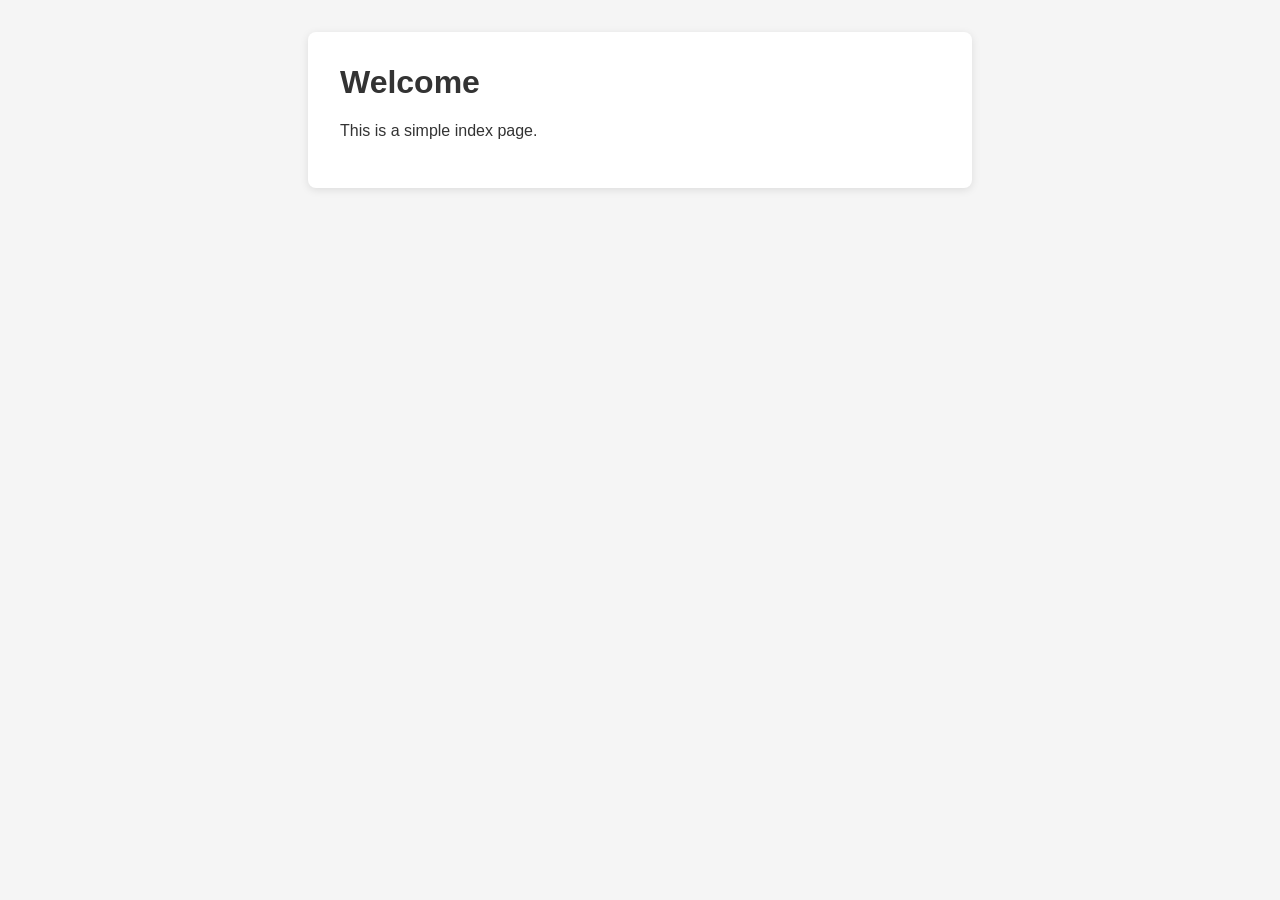
==== index.html @ 2c57b2c3 "teste" ====
<!DOCTYPE html>
<html lang="en">
<head>
  <meta charset="UTF-8" />
  <meta name="viewport" content="width=device-width, initial-scale=1.0" />
  <title>Welcome</title>
  <style>
    body {
      font-family: Arial, sans-serif;
      margin: 0;
      padding: 2rem;
      background: #f5f5f5;
      color: #333;
    }
    main {
      max-width: 600px;
      margin: 0 auto;
      background: white;
      padding: 2rem;
      border-radius: 8px;
      box-shadow: 0 2px 8px rgba(0,0,0,0.1);
    }
    h1 { margin-top: 0; }
  </style>
</head>
<body>
  <main>
    <h1>Welcome</h1>
    <p>This is a simple index page.</p>
  </main>
</body>
</html>
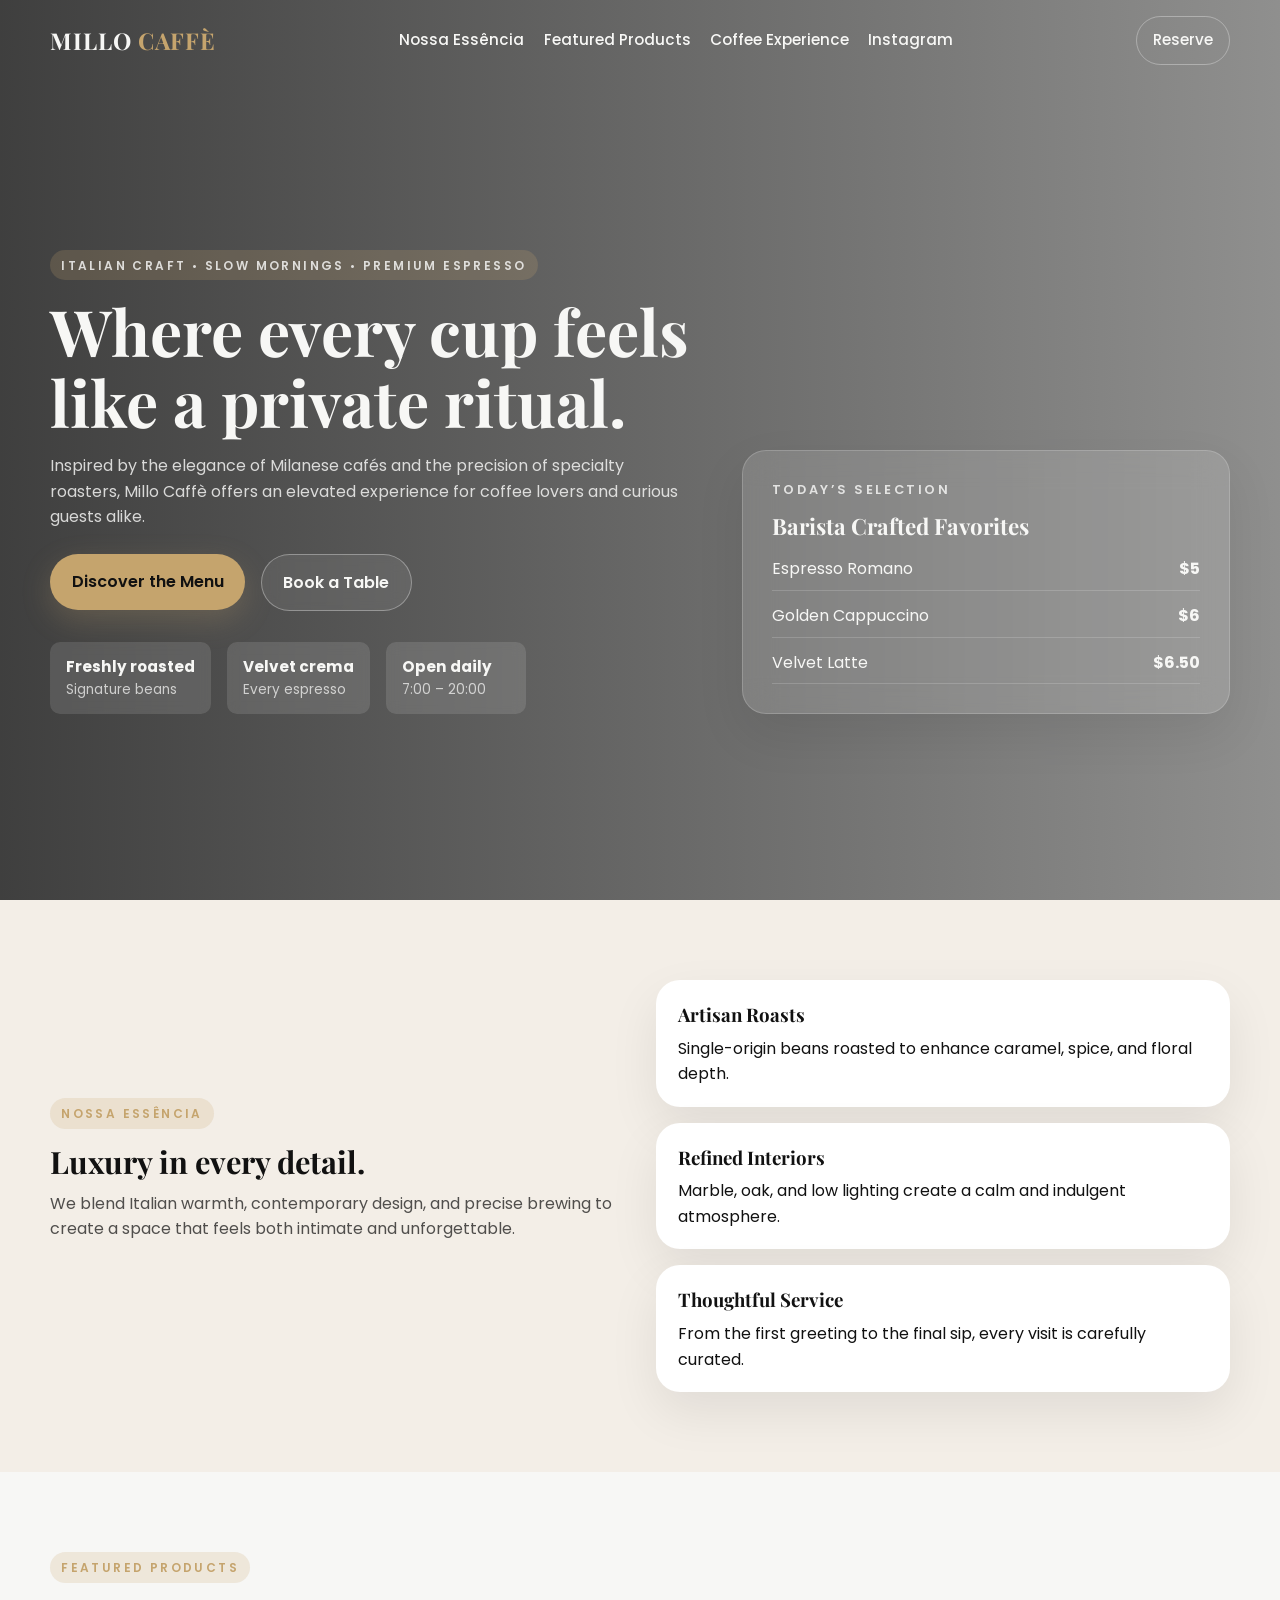
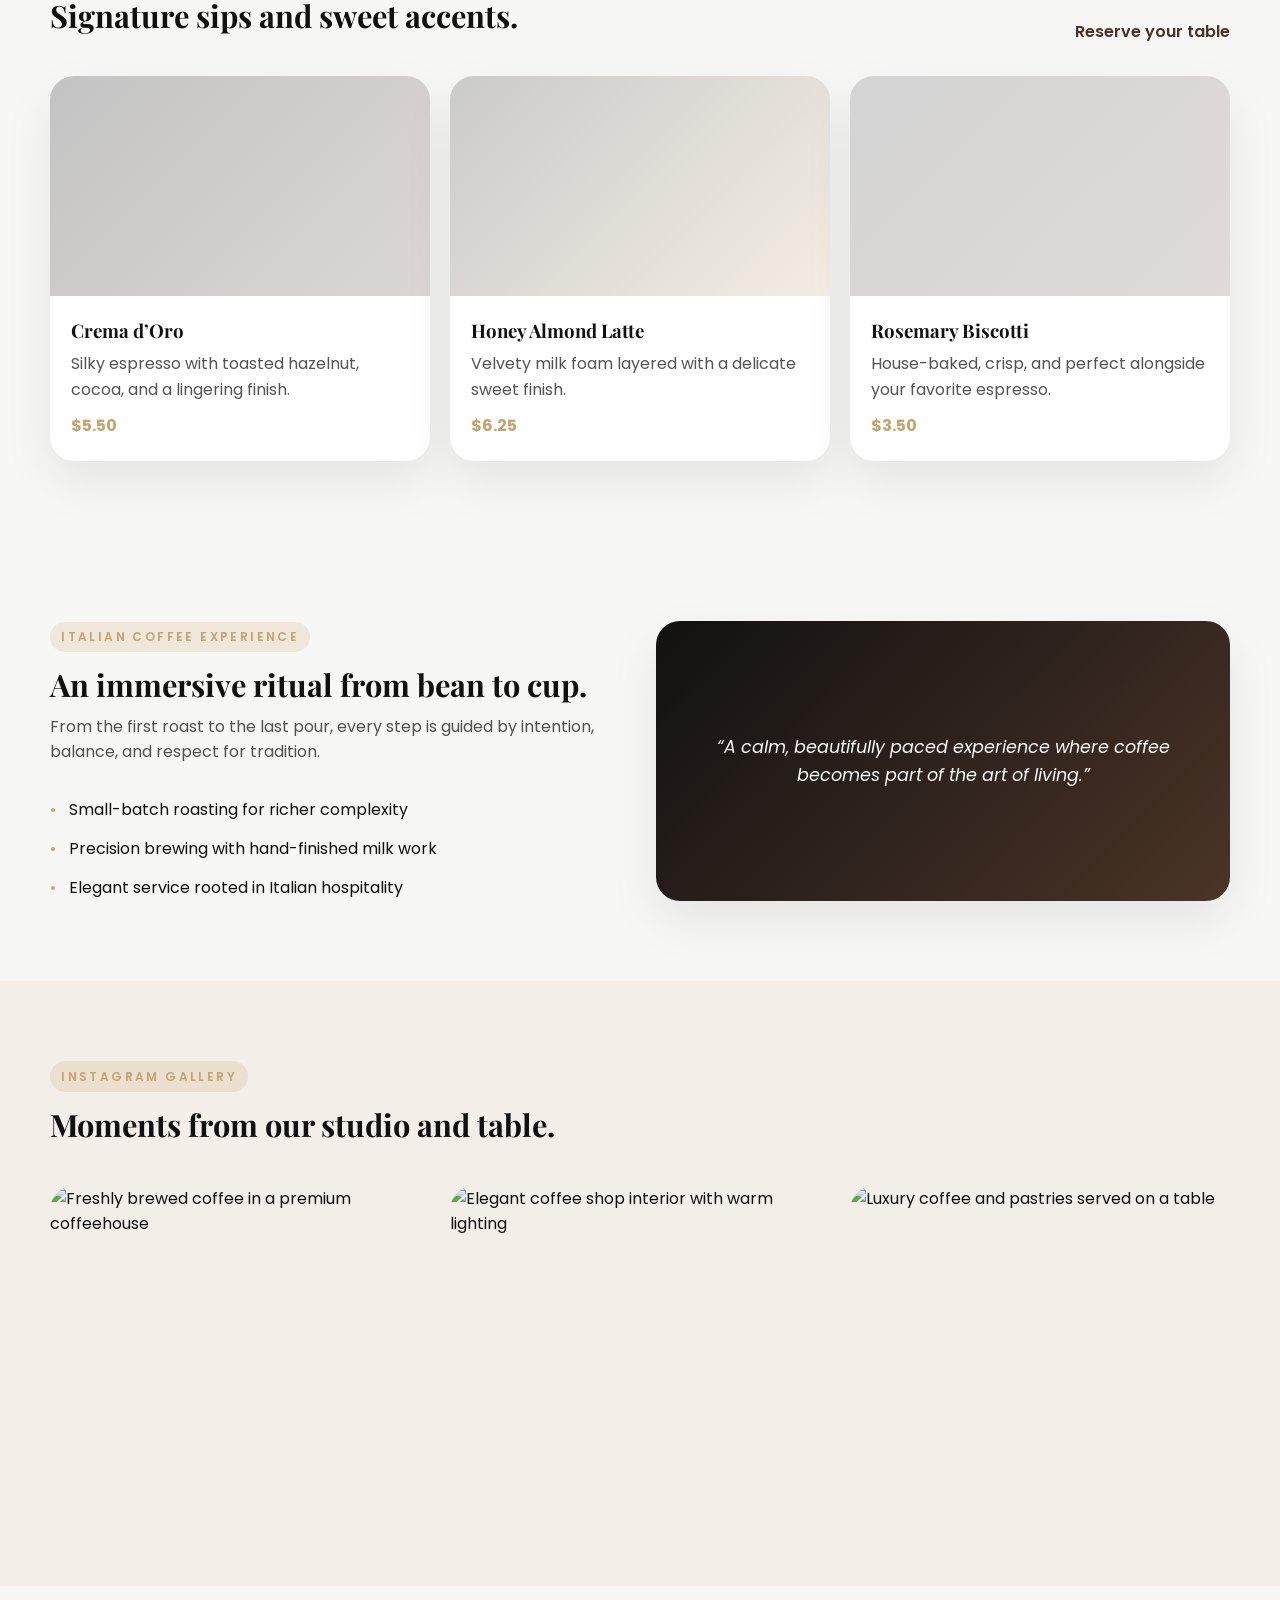
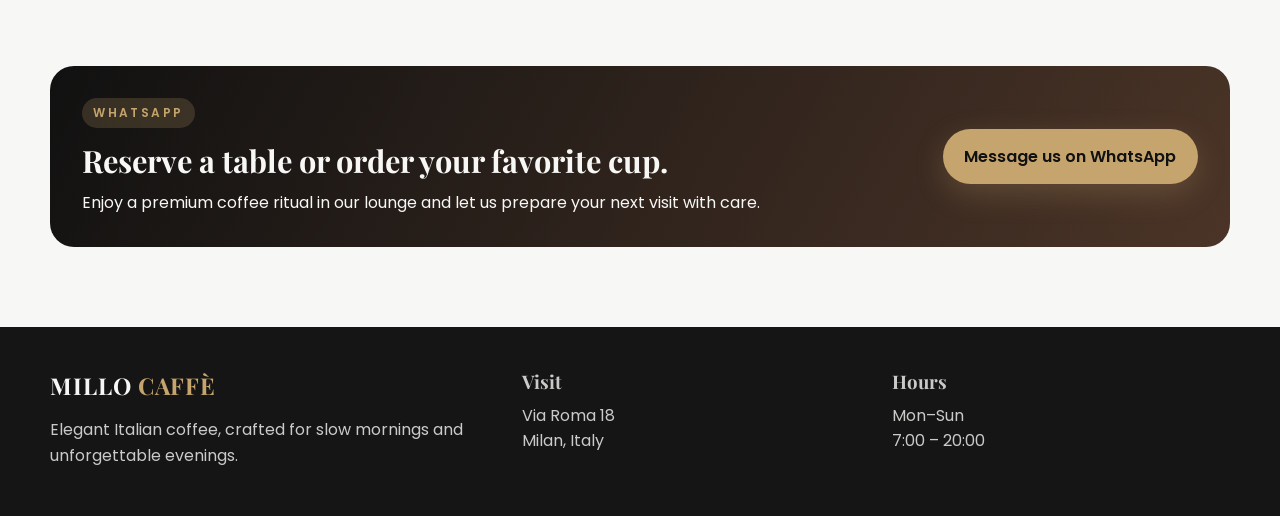
==== commit c4e524f9: "parte 1" ====
--- a/index.html
+++ b/index.html
@@ -1,32 +1,205 @@
 <!DOCTYPE html>
 <html lang="en">
-<head>
-  <meta charset="UTF-8" />
-  <meta name="viewport" content="width=device-width, initial-scale=1.0" />
-  <title>Welcome</title>
-  <style>
-    body {
-      font-family: Arial, sans-serif;
-      margin: 0;
-      padding: 2rem;
-      background: #f5f5f5;
-      color: #333;
-    }
-    main {
-      max-width: 600px;
-      margin: 0 auto;
-      background: white;
-      padding: 2rem;
-      border-radius: 8px;
-      box-shadow: 0 2px 8px rgba(0,0,0,0.1);
-    }
-    h1 { margin-top: 0; }
-  </style>
-</head>
-<body>
-  <main>
-    <h1>Welcome</h1>
-    <p>This is a simple index page.</p>
-  </main>
-</body>
+  <head>
+    <meta charset="UTF-8" />
+    <meta name="viewport" content="width=device-width, initial-scale=1.0" />
+    <meta name="description" content="Millo Caffè offers a luxury Italian coffee experience inspired by the finest cafés in Milan and beyond." />
+    <title>Millo Caffè | Luxury Coffee House</title>
+    <link rel="preconnect" href="https://fonts.googleapis.com" />
+    <link rel="preconnect" href="https://fonts.gstatic.com" crossorigin />
+    <link href="https://fonts.googleapis.com/css2?family=Playfair+Display:wght@500;600;700&family=Poppins:wght@300;400;500;600&display=swap" rel="stylesheet" />
+    <link rel="stylesheet" href="assets/css/variables.css" />
+    <link rel="stylesheet" href="assets/css/style.css" />
+    <link rel="stylesheet" href="assets/css/responsive.css" />
+  </head>
+  <body>
+    <header class="site-header">
+      <div class="container nav-shell">
+        <a href="#home" class="brand" aria-label="Millo Caffè home">Millo <span>Caffè</span></a>
+        <button class="menu-toggle" aria-label="Toggle navigation" aria-expanded="false">☰</button>
+        <nav class="site-nav" aria-label="Primary navigation">
+          <a href="#essencia">Nossa Essência</a>
+          <a href="#products">Featured Products</a>
+          <a href="#experience">Coffee Experience</a>
+          <a href="#gallery">Instagram</a>
+        </nav>
+        <a class="nav-cta" href="https://wa.me/5511999999999?text=Hello%20Millo%20Caff%C3%A8%2C%20I%20would%20love%20to%20reserve%20a%20table." target="_blank" rel="noopener">Reserve</a>
+      </div>
+    </header>
+
+    <main id="home">
+      <section class="hero">
+        <div class="container hero__content">
+          <div class="hero__copy">
+            <p class="eyebrow">Italian craft • Slow mornings • Premium espresso</p>
+            <h1>Where every cup feels like a private ritual.</h1>
+            <p>Inspired by the elegance of Milanese cafés and the precision of specialty roasters, Millo Caffè offers an elevated experience for coffee lovers and curious guests alike.</p>
+            <div class="hero__actions">
+              <a class="btn btn--primary" href="#products">Discover the Menu</a>
+              <a class="btn btn--secondary" href="#contact">Book a Table</a>
+            </div>
+            <div class="hero__highlights">
+              <div>
+                <strong>Freshly roasted</strong>
+                <span>Signature beans</span>
+              </div>
+              <div>
+                <strong>Velvet crema</strong>
+                <span>Every espresso</span>
+              </div>
+              <div>
+                <strong>Open daily</strong>
+                <span>7:00 – 20:00</span>
+              </div>
+            </div>
+          </div>
+
+          <aside class="hero__card" aria-label="Featured beverages">
+            <p class="hero__card-label">Today’s Selection</p>
+            <h2>Barista Crafted Favorites</h2>
+            <ul>
+              <li><span>Espresso Romano</span><strong>$5</strong></li>
+              <li><span>Golden Cappuccino</span><strong>$6</strong></li>
+              <li><span>Velvet Latte</span><strong>$6.50</strong></li>
+            </ul>
+          </aside>
+        </div>
+      </section>
+
+      <section class="section section--light" id="essencia">
+        <div class="container essence-grid">
+          <div>
+            <p class="section-label">Nossa Essência</p>
+            <h2 class="section-title">Luxury in every detail.</h2>
+            <p class="section-intro">We blend Italian warmth, contemporary design, and precise brewing to create a space that feels both intimate and unforgettable.</p>
+          </div>
+          <div class="essence-points">
+            <article>
+              <h3>Artisan Roasts</h3>
+              <p>Single-origin beans roasted to enhance caramel, spice, and floral depth.</p>
+            </article>
+            <article>
+              <h3>Refined Interiors</h3>
+              <p>Marble, oak, and low lighting create a calm and indulgent atmosphere.</p>
+            </article>
+            <article>
+              <h3>Thoughtful Service</h3>
+              <p>From the first greeting to the final sip, every visit is carefully curated.</p>
+            </article>
+          </div>
+        </div>
+      </section>
+
+      <section class="section" id="products">
+        <div class="container">
+          <div class="section-heading">
+            <div>
+              <p class="section-label">Featured Products</p>
+              <h2 class="section-title">Signature sips and sweet accents.</h2>
+            </div>
+            <a class="text-link" href="#contact">Reserve your table</a>
+          </div>
+
+          <div class="product-grid">
+            <article class="card product-card">
+              <div class="card__image card__image--espresso"></div>
+              <div class="card__body">
+                <h3>Crema d’Oro</h3>
+                <p>Silky espresso with toasted hazelnut, cocoa, and a lingering finish.</p>
+                <span>$5.50</span>
+              </div>
+            </article>
+            <article class="card product-card">
+              <div class="card__image card__image--latte"></div>
+              <div class="card__body">
+                <h3>Honey Almond Latte</h3>
+                <p>Velvety milk foam layered with a delicate sweet finish.</p>
+                <span>$6.25</span>
+              </div>
+            </article>
+            <article class="card product-card">
+              <div class="card__image card__image--pastry"></div>
+              <div class="card__body">
+                <h3>Rosemary Biscotti</h3>
+                <p>House-baked, crisp, and perfect alongside your favorite espresso.</p>
+                <span>$3.50</span>
+              </div>
+            </article>
+          </div>
+        </div>
+      </section>
+
+      <section class="section experience-section" id="experience">
+        <div class="container experience-grid">
+          <div class="experience-copy">
+            <p class="section-label">Italian Coffee Experience</p>
+            <h2 class="section-title">An immersive ritual from bean to cup.</h2>
+            <p class="section-intro">From the first roast to the last pour, every step is guided by intention, balance, and respect for tradition.</p>
+            <ul class="experience-list">
+              <li>Small-batch roasting for richer complexity</li>
+              <li>Precision brewing with hand-finished milk work</li>
+              <li>Elegant service rooted in Italian hospitality</li>
+            </ul>
+          </div>
+          <div class="experience-panel">
+            <p>“A calm, beautifully paced experience where coffee becomes part of the art of living.”</p>
+          </div>
+        </div>
+      </section>
+
+      <section class="section section--light" id="gallery">
+        <div class="container">
+          <div class="section-heading">
+            <div>
+              <p class="section-label">Instagram Gallery</p>
+              <h2 class="section-title">Moments from our studio and table.</h2>
+            </div>
+          </div>
+          <div class="gallery-grid">
+            <a class="gallery-card" href="#contact" aria-label="Visit Millo Caffè">
+              <img src="https://images.unsplash.com/photo-1495474472287-4d71bcdd2085?auto=format&fit=crop&w=900&q=80" alt="Freshly brewed coffee in a premium coffeehouse" />
+            </a>
+            <a class="gallery-card" href="#contact" aria-label="Visit Millo Caffè">
+              <img src="https://images.unsplash.com/photo-1517705008128-361805f42e86?auto=format&fit=crop&w=900&q=80" alt="Elegant coffee shop interior with warm lighting" />
+            </a>
+            <a class="gallery-card" href="#contact" aria-label="Visit Millo Caffè">
+              <img src="https://images.unsplash.com/photo-1509042239860-f550ce710b93?auto=format&fit=crop&w=900&q=80" alt="Luxury coffee and pastries served on a table" />
+            </a>
+          </div>
+        </div>
+      </section>
+
+      <section class="section cta-whatsapp" id="contact">
+        <div class="container">
+          <div class="cta-card">
+            <div>
+              <p class="section-label">WhatsApp</p>
+              <h2 class="section-title">Reserve a table or order your favorite cup.</h2>
+              <p>Enjoy a premium coffee ritual in our lounge and let us prepare your next visit with care.</p>
+            </div>
+            <a class="btn btn--primary" href="https://wa.me/5511999999999?text=Hello%20Millo%20Caff%C3%A8%2C%20I%20would%20love%20to%20reserve%20a%20table." target="_blank" rel="noopener">Message us on WhatsApp</a>
+          </div>
+        </div>
+      </section>
+    </main>
+
+    <footer class="site-footer">
+      <div class="container footer-grid">
+        <div>
+          <a href="#home" class="brand" aria-label="Millo Caffè home">Millo <span>Caffè</span></a>
+          <p>Elegant Italian coffee, crafted for slow mornings and unforgettable evenings.</p>
+        </div>
+        <div>
+          <h3>Visit</h3>
+          <p>Via Roma 18<br />Milan, Italy</p>
+        </div>
+        <div>
+          <h3>Hours</h3>
+          <p>Mon–Sun<br />7:00 – 20:00</p>
+        </div>
+      </div>
+    </footer>
+
+    <script src="assets/js/app.js"></script>
+  </body>
 </html>
--- a/assets/css/variables.css
+++ b/assets/css/variables.css
@@ -0,0 +1,15 @@
+:root {
+  --color-ink: #111111;
+  --color-cream: #F7F7F5;
+  --color-gold: #C5A46D;
+  --color-espresso: #4B3427;
+  --color-surface: #ffffff;
+  --font-heading: 'Playfair Display', serif;
+  --font-body: 'Poppins', sans-serif;
+  --radius-lg: 24px;
+  --radius-md: 16px;
+  --radius-sm: 10px;
+  --shadow-soft: 0 20px 50px rgba(17, 17, 17, 0.08);
+  --container: 1180px;
+  --transition: 220ms ease;
+}
--- a/assets/css/style.css
+++ b/assets/css/style.css
@@ -0,0 +1,454 @@
+* {
+  box-sizing: border-box;
+  margin: 0;
+  padding: 0;
+}
+
+html {
+  scroll-behavior: smooth;
+}
+
+body {
+  font-family: var(--font-body);
+  color: var(--color-ink);
+  background: var(--color-cream);
+  line-height: 1.6;
+}
+
+a {
+  color: inherit;
+  text-decoration: none;
+}
+
+img {
+  display: block;
+  max-width: 100%;
+}
+
+.container {
+  width: min(100% - 2rem, var(--container));
+  margin: 0 auto;
+}
+
+.site-header {
+  position: fixed;
+  inset: 0 0 auto 0;
+  z-index: 1000;
+  padding: 1rem 0;
+  transition: background var(--transition), box-shadow var(--transition), padding var(--transition);
+}
+
+.site-header.scrolled {
+  background: rgba(247, 247, 245, 0.94);
+  box-shadow: 0 10px 30px rgba(17, 17, 17, 0.08);
+  padding: 0.75rem 0;
+}
+
+.nav-shell {
+  display: flex;
+  align-items: center;
+  justify-content: space-between;
+  gap: 1rem;
+}
+
+.brand {
+  font-family: var(--font-heading);
+  font-size: 1.45rem;
+  font-weight: 700;
+  letter-spacing: 0.04em;
+  text-transform: uppercase;
+  color: var(--color-cream);
+}
+
+.site-header.scrolled .brand {
+  color: var(--color-ink);
+}
+
+.brand span {
+  color: var(--color-gold);
+}
+
+.site-nav {
+  display: flex;
+  align-items: center;
+  gap: 1.2rem;
+}
+
+.site-nav a,
+.nav-cta {
+  font-size: 0.95rem;
+  font-weight: 500;
+  color: var(--color-cream);
+  transition: color var(--transition), transform var(--transition);
+}
+
+.site-header.scrolled .site-nav a,
+.site-header.scrolled .nav-cta {
+  color: var(--color-ink);
+}
+
+.site-nav a:hover,
+.site-nav a:focus-visible,
+.nav-cta:hover,
+.nav-cta:focus-visible {
+  color: var(--color-gold);
+  transform: translateY(-1px);
+}
+
+.nav-cta {
+  padding: 0.7rem 1rem;
+  border: 1px solid rgba(247, 247, 245, 0.35);
+  border-radius: 999px;
+}
+
+.site-header.scrolled .nav-cta {
+  border-color: rgba(17, 17, 17, 0.16);
+}
+
+.menu-toggle {
+  display: none;
+  border: 0;
+  background: transparent;
+  color: var(--color-cream);
+  font-size: 1.25rem;
+  cursor: pointer;
+}
+
+.site-header.scrolled .menu-toggle {
+  color: var(--color-ink);
+}
+
+.hero {
+  position: relative;
+  min-height: 100vh;
+  display: flex;
+  align-items: center;
+  padding: 8rem 0 4rem;
+  background: linear-gradient(90deg, rgba(17, 17, 17, 0.8), rgba(17, 17, 17, 0.45)), url('https://images.unsplash.com/photo-1495474472287-4d71bcdd2085?auto=format&fit=crop&w=1800&q=80') center/cover no-repeat;
+  color: var(--color-cream);
+}
+
+.hero__content {
+  display: grid;
+  grid-template-columns: 1.15fr 0.85fr;
+  gap: 2rem;
+  align-items: end;
+}
+
+.eyebrow,
+.section-label {
+  display: inline-block;
+  margin-bottom: 1rem;
+  padding: 0.35rem 0.7rem;
+  border-radius: 999px;
+  background: rgba(197, 164, 109, 0.2);
+  color: var(--color-gold);
+  font-size: 0.75rem;
+  font-weight: 600;
+  letter-spacing: 0.2em;
+  text-transform: uppercase;
+}
+
+.hero h1,
+.section-title {
+  font-family: var(--font-heading);
+  line-height: 1.1;
+}
+
+.hero h1 {
+  font-size: clamp(2.4rem, 5vw, 4.2rem);
+  margin-bottom: 1rem;
+  max-width: 700px;
+}
+
+.hero p {
+  color: rgba(247, 247, 245, 0.83);
+  max-width: 640px;
+}
+
+.hero__actions {
+  display: flex;
+  flex-wrap: wrap;
+  gap: 1rem;
+  margin-top: 1.5rem;
+}
+
+.btn {
+  display: inline-flex;
+  align-items: center;
+  justify-content: center;
+  padding: 0.9rem 1.35rem;
+  border-radius: 999px;
+  font-weight: 600;
+  transition: transform var(--transition), background var(--transition), color var(--transition), box-shadow var(--transition);
+}
+
+.btn:hover,
+.btn:focus-visible {
+  transform: translateY(-2px);
+}
+
+.btn--primary {
+  background: var(--color-gold);
+  color: var(--color-ink);
+  box-shadow: 0 10px 30px rgba(197, 164, 109, 0.24);
+}
+
+.btn--secondary {
+  border: 1px solid rgba(247, 247, 245, 0.35);
+  color: var(--color-cream);
+  background: rgba(255, 255, 255, 0.08);
+  backdrop-filter: blur(8px);
+}
+
+.hero__highlights {
+  display: flex;
+  flex-wrap: wrap;
+  gap: 1rem;
+  margin-top: 2rem;
+}
+
+.hero__highlights div {
+  min-width: 140px;
+  padding: 0.8rem 1rem;
+  border-radius: var(--radius-sm);
+  background: rgba(255, 255, 255, 0.12);
+  backdrop-filter: blur(6px);
+}
+
+.hero__highlights strong,
+.hero__highlights span {
+  display: block;
+}
+
+.hero__highlights strong {
+  font-size: 0.95rem;
+}
+
+.hero__highlights span {
+  font-size: 0.85rem;
+  color: rgba(247, 247, 245, 0.74);
+}
+
+.hero__card {
+  padding: 1.8rem;
+  border-radius: var(--radius-lg);
+  background: rgba(255, 255, 255, 0.13);
+  backdrop-filter: blur(16px);
+  box-shadow: var(--shadow-soft);
+  border: 1px solid rgba(255, 255, 255, 0.18);
+}
+
+.hero__card-label {
+  font-size: 0.8rem;
+  font-weight: 600;
+  letter-spacing: 0.2em;
+  text-transform: uppercase;
+  color: var(--color-gold);
+}
+
+.hero__card h2 {
+  font-family: var(--font-heading);
+  margin: 0.5rem 0 0.75rem;
+  font-size: 1.4rem;
+}
+
+.hero__card ul {
+  list-style: none;
+  display: grid;
+  gap: 0.75rem;
+}
+
+.hero__card li {
+  display: flex;
+  justify-content: space-between;
+  padding-bottom: 0.5rem;
+  border-bottom: 1px solid rgba(255, 255, 255, 0.16);
+}
+
+.section {
+  padding: 5rem 0;
+}
+
+.section--light {
+  background: #f3eee7;
+}
+
+.section-title {
+  font-size: clamp(1.8rem, 2.4vw, 2.5rem);
+  margin-bottom: 0.75rem;
+}
+
+.section-intro {
+  max-width: 720px;
+  color: rgba(17, 17, 17, 0.72);
+  margin-bottom: 2rem;
+}
+
+.essence-grid,
+.experience-grid {
+  display: grid;
+  grid-template-columns: repeat(2, minmax(0, 1fr));
+  gap: 2rem;
+  align-items: center;
+}
+
+.essence-points {
+  display: grid;
+  gap: 1rem;
+}
+
+.essence-points article,
+.experience-panel,
+.card {
+  background: var(--color-surface);
+  border-radius: var(--radius-lg);
+  box-shadow: var(--shadow-soft);
+}
+
+.essence-points article {
+  padding: 1.25rem 1.4rem;
+}
+
+.essence-points h3,
+.card h3,
+.site-footer h3 {
+  font-family: var(--font-heading);
+  margin-bottom: 0.35rem;
+}
+
+.section-heading {
+  display: flex;
+  justify-content: space-between;
+  align-items: end;
+  gap: 1rem;
+  margin-bottom: 2rem;
+}
+
+.text-link {
+  color: var(--color-espresso);
+  font-weight: 600;
+}
+
+.product-grid,
+.gallery-grid {
+  display: grid;
+  grid-template-columns: repeat(3, minmax(0, 1fr));
+  gap: 1.25rem;
+}
+
+.card {
+  overflow: hidden;
+  transition: transform var(--transition), box-shadow var(--transition);
+}
+
+.card:hover,
+.gallery-card:hover {
+  transform: translateY(-6px);
+  box-shadow: 0 22px 48px rgba(17, 17, 17, 0.12);
+}
+
+.card__image {
+  min-height: 220px;
+  background-size: cover;
+  background-position: center;
+}
+
+.card__image--espresso {
+  background-image: linear-gradient(135deg, rgba(17, 17, 17, 0.25), rgba(75, 52, 39, 0.2)), url('https://images.unsplash.com/photo-1511920170033-f8396924c348?auto=format&fit=crop&w=900&q=80');
+}
+
+.card__image--latte {
+  background-image: linear-gradient(135deg, rgba(17, 17, 17, 0.22), rgba(197, 164, 109, 0.2)), url('https://images.unsplash.com/photo-1499638673689-79a0b5115d87?auto=format&fit=crop&w=900&q=80');
+}
+
+.card__image--pastry {
+  background-image: linear-gradient(135deg, rgba(17, 17, 17, 0.18), rgba(75, 52, 39, 0.18)), url('https://images.unsplash.com/photo-1509440159596-0249088772ff?auto=format&fit=crop&w=900&q=80');
+}
+
+.card__body {
+  padding: 1.2rem 1.3rem 1.4rem;
+}
+
+.card__body p {
+  margin-bottom: 0.7rem;
+  color: rgba(17, 17, 17, 0.72);
+}
+
+.card__body span {
+  font-weight: 700;
+  color: var(--color-gold);
+}
+
+.experience-panel {
+  padding: 2rem;
+  background: linear-gradient(135deg, var(--color-ink), var(--color-espresso));
+  color: var(--color-cream);
+  min-height: 280px;
+  display: flex;
+  align-items: center;
+  justify-content: center;
+  text-align: center;
+  font-size: 1.1rem;
+  font-style: italic;
+}
+
+.experience-list {
+  list-style: none;
+  display: grid;
+  gap: 0.85rem;
+}
+
+.experience-list li {
+  padding-left: 1.2rem;
+  position: relative;
+}
+
+.experience-list li::before {
+  content: '•';
+  position: absolute;
+  left: 0;
+  color: var(--color-gold);
+}
+
+.gallery-card {
+  display: block;
+  border-radius: var(--radius-lg);
+  overflow: hidden;
+  transition: transform var(--transition), box-shadow var(--transition);
+}
+
+.gallery-card img {
+  height: 320px;
+  width: 100%;
+  object-fit: cover;
+}
+
+.cta-card {
+  display: flex;
+  align-items: center;
+  justify-content: space-between;
+  gap: 1.5rem;
+  padding: 2rem;
+  border-radius: var(--radius-lg);
+  background: linear-gradient(120deg, var(--color-ink), var(--color-espresso));
+  color: var(--color-cream);
+}
+
+.site-footer {
+  padding: 2.5rem 0 3rem;
+  background: #151515;
+  color: rgba(247, 247, 245, 0.8);
+}
+
+.footer-grid {
+  display: grid;
+  grid-template-columns: 1.3fr 1fr 1fr;
+  gap: 2rem;
+}
+
+.site-footer .brand {
+  color: var(--color-cream);
+  display: inline-block;
+  margin-bottom: 0.8rem;
+}
--- a/assets/css/responsive.css
+++ b/assets/css/responsive.css
@@ -0,0 +1,66 @@
+:root {
+  color-scheme: light;
+}
+
+@media (max-width: 980px) {
+  .hero__content,
+  .essence-grid,
+  .experience-grid,
+  .product-grid,
+  .gallery-grid,
+  .footer-grid {
+    grid-template-columns: 1fr;
+  }
+
+  .cta-card {
+    flex-direction: column;
+    align-items: flex-start;
+  }
+}
+
+@media (max-width: 760px) {
+  .menu-toggle {
+    display: inline-flex;
+  }
+
+  .site-nav,
+  .nav-cta {
+    display: none;
+  }
+
+  .site-nav.is-open {
+    display: flex;
+    position: absolute;
+    top: calc(100% + 0.7rem);
+    right: 1rem;
+    left: 1rem;
+    flex-direction: column;
+    align-items: flex-start;
+    padding: 1rem;
+    background: rgba(247, 247, 245, 0.97);
+    border-radius: var(--radius-md);
+    box-shadow: var(--shadow-soft);
+  }
+
+  .site-nav.is-open a {
+    color: var(--color-ink);
+  }
+
+  .hero {
+    min-height: auto;
+    padding-top: 6.5rem;
+  }
+
+  .hero__highlights {
+    flex-direction: column;
+  }
+
+  .section-heading {
+    flex-direction: column;
+    align-items: flex-start;
+  }
+
+  .gallery-card img {
+    height: 240px;
+  }
+}
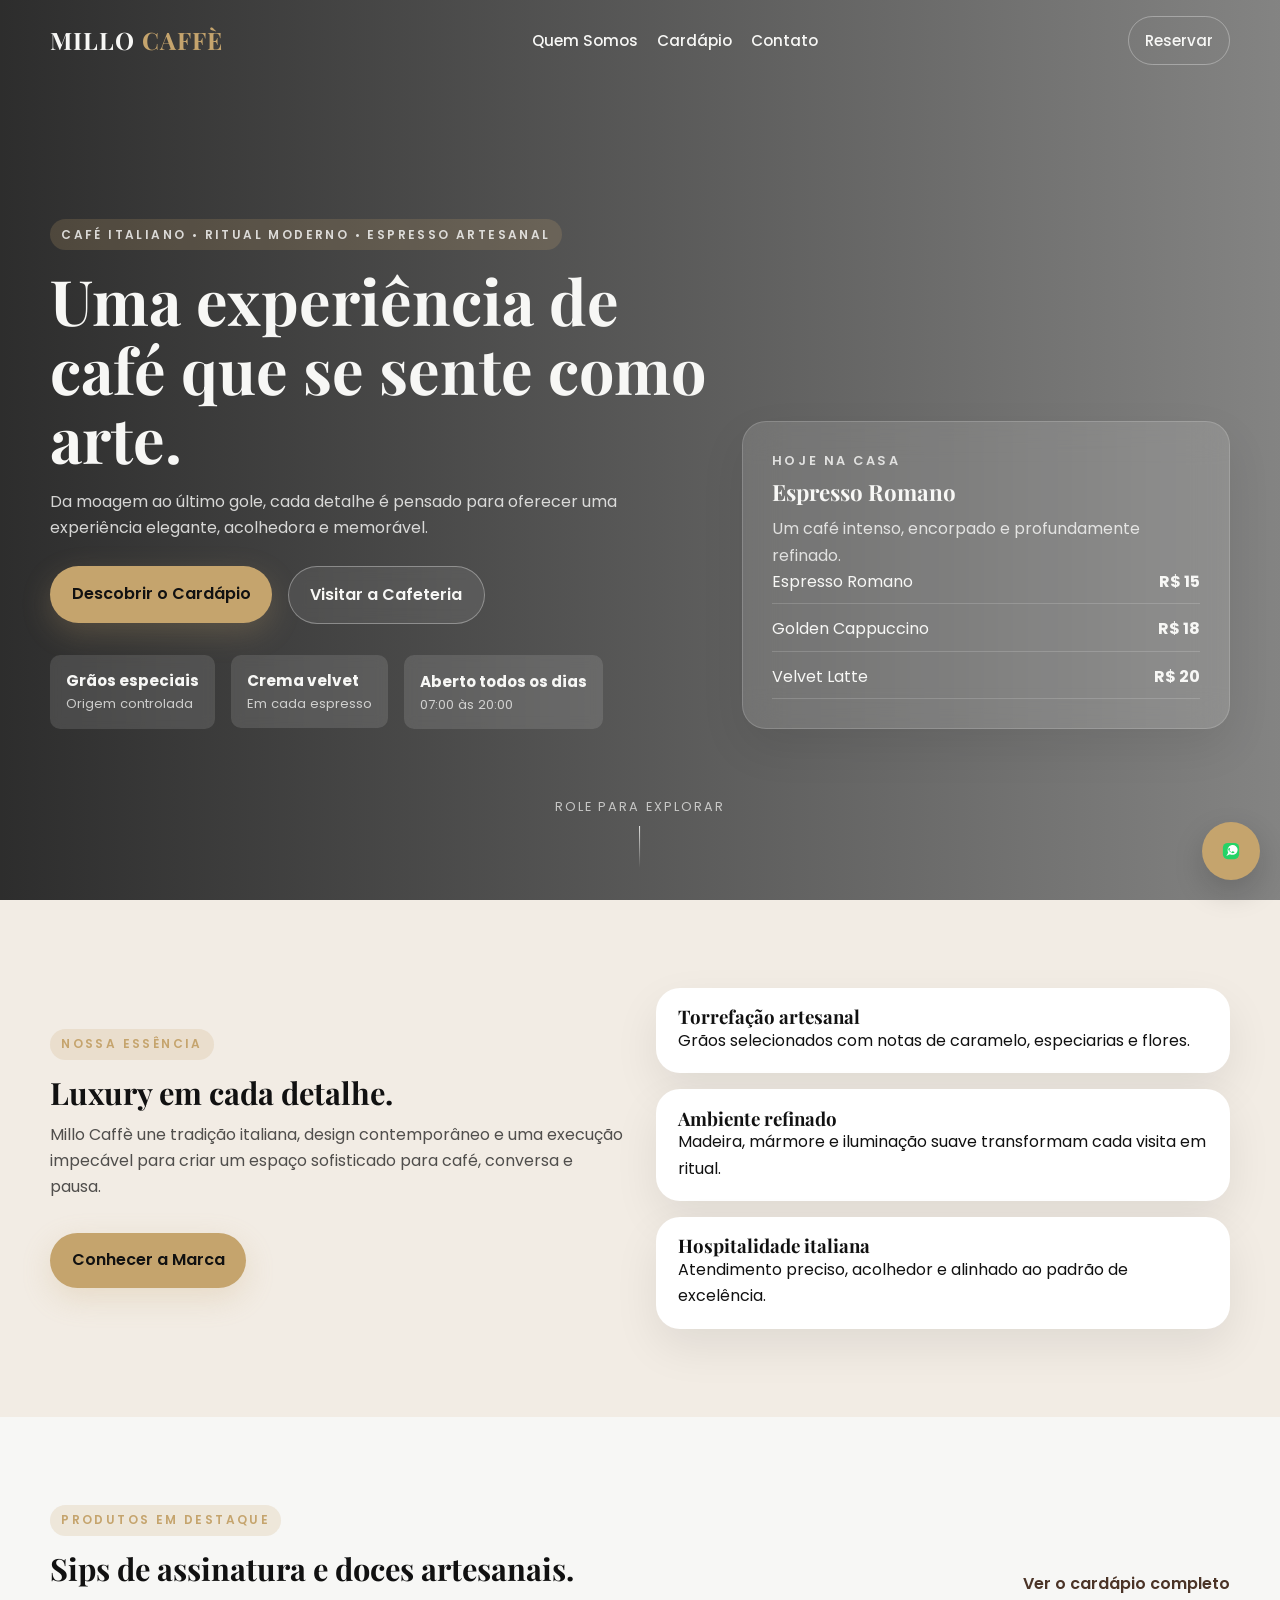
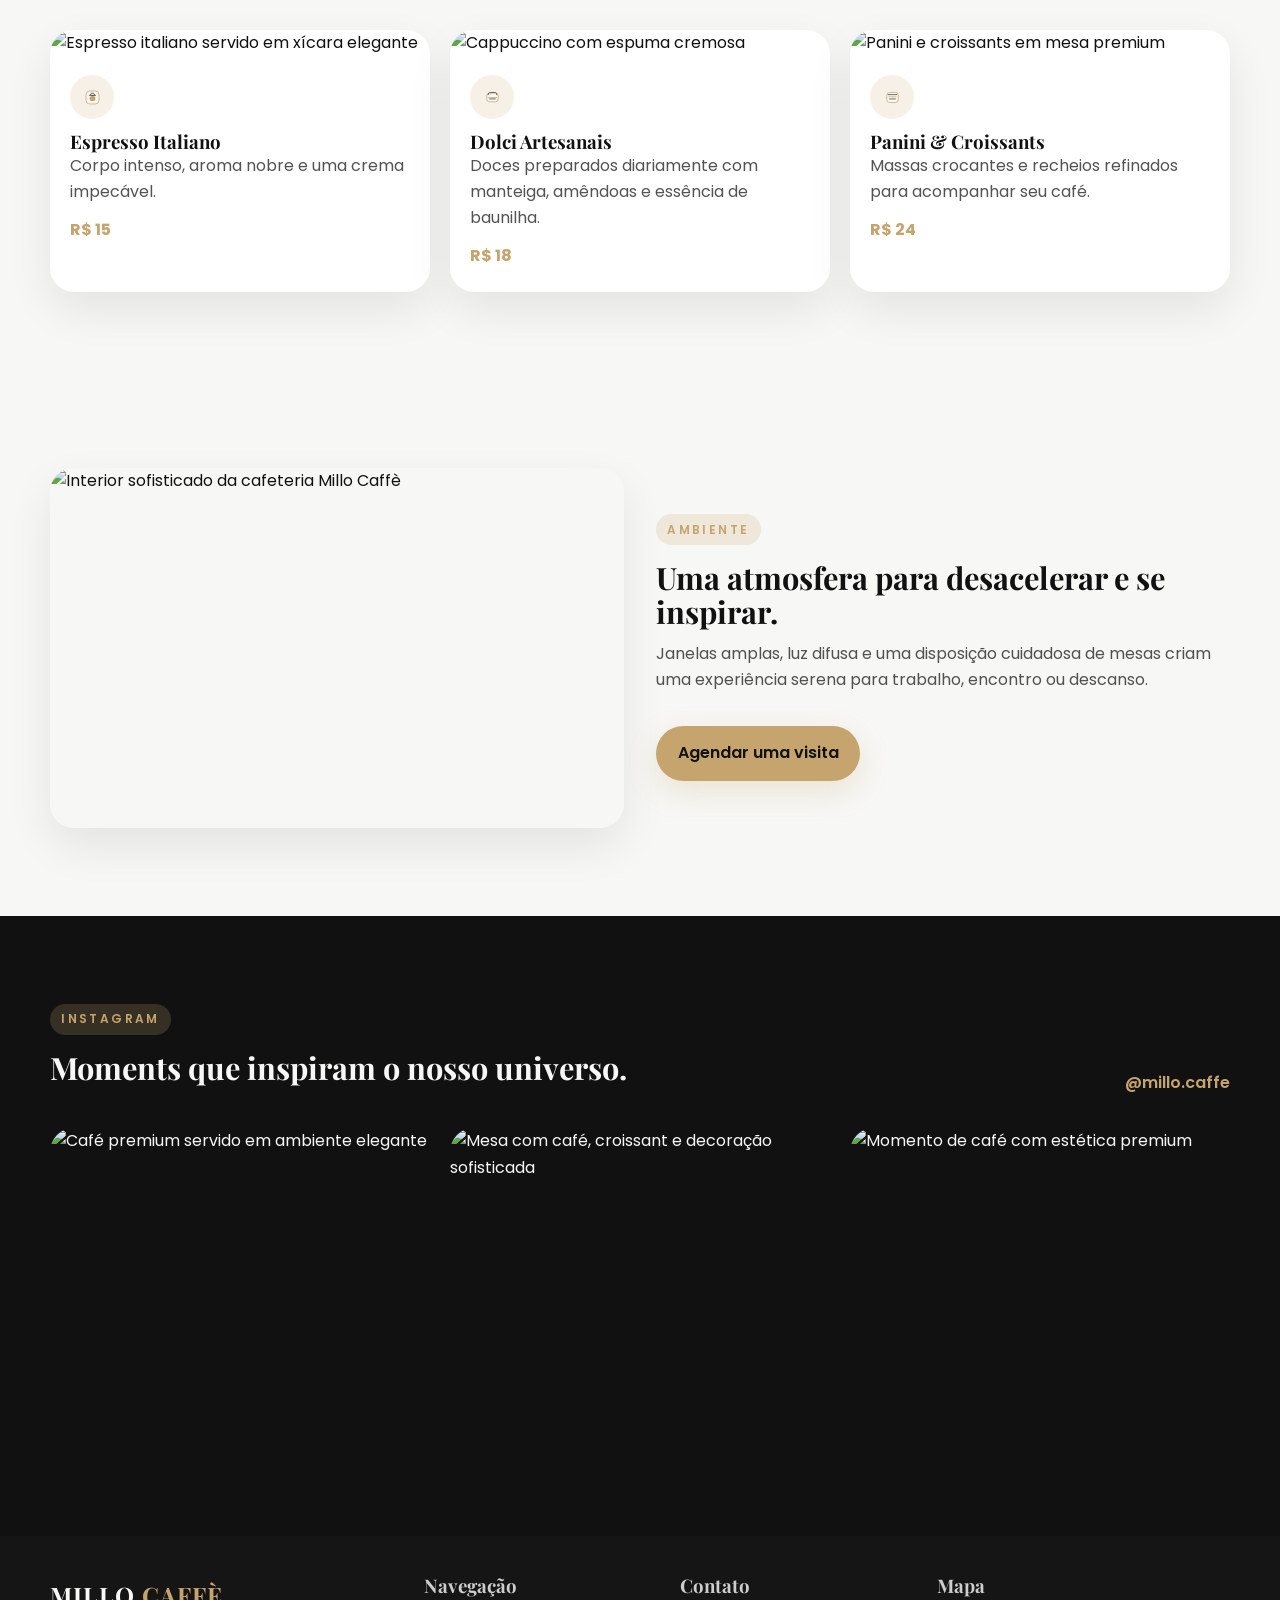
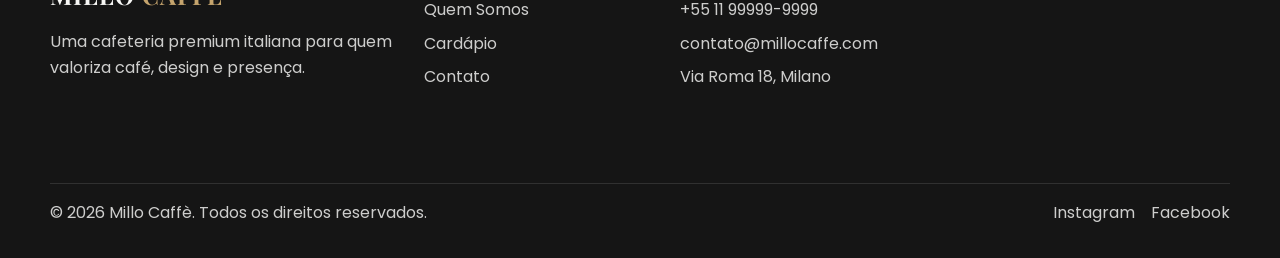
==== commit 9bdf5547: "beta 1" ====
--- a/index.html
+++ b/index.html
@@ -1,90 +1,101 @@
 <!DOCTYPE html>
-<html lang="en">
+<html lang="pt-BR">
   <head>
     <meta charset="UTF-8" />
     <meta name="viewport" content="width=device-width, initial-scale=1.0" />
-    <meta name="description" content="Millo Caffè offers a luxury Italian coffee experience inspired by the finest cafés in Milan and beyond." />
-    <title>Millo Caffè | Luxury Coffee House</title>
+    <meta name="description" content="Millo Caffè é uma cafeteria premium italiana com espresso artesanal, ambiente sofisticado e experiência gastronômica refinada." />
+    <meta name="theme-color" content="#111111" />
+    <title>Millo Caffè | Cafeteria Premium Italiana</title>
     <link rel="preconnect" href="https://fonts.googleapis.com" />
     <link rel="preconnect" href="https://fonts.gstatic.com" crossorigin />
     <link href="https://fonts.googleapis.com/css2?family=Playfair+Display:wght@500;600;700&family=Poppins:wght@300;400;500;600&display=swap" rel="stylesheet" />
     <link rel="stylesheet" href="assets/css/variables.css" />
+    <link rel="stylesheet" href="assets/css/typography.css" />
     <link rel="stylesheet" href="assets/css/style.css" />
+    <link rel="stylesheet" href="assets/css/animations.css" />
     <link rel="stylesheet" href="assets/css/responsive.css" />
   </head>
   <body>
-    <header class="site-header">
+    <a class="skip-link" href="#main-content">Pular para o conteúdo</a>
+
+    <header class="site-header" id="top">
       <div class="container nav-shell">
-        <a href="#home" class="brand" aria-label="Millo Caffè home">Millo <span>Caffè</span></a>
-        <button class="menu-toggle" aria-label="Toggle navigation" aria-expanded="false">☰</button>
-        <nav class="site-nav" aria-label="Primary navigation">
-          <a href="#essencia">Nossa Essência</a>
-          <a href="#products">Featured Products</a>
-          <a href="#experience">Coffee Experience</a>
-          <a href="#gallery">Instagram</a>
+        <a href="index.html" class="brand" aria-label="Millo Caffè home">Millo <span>Caffè</span></a>
+        <button class="menu-toggle" aria-label="Abrir menu" aria-expanded="false">☰</button>
+        <nav class="site-nav" aria-label="Navegação principal">
+          <a href="quem-somos.html">Quem Somos</a>
+          <a href="cardapio.html">Cardápio</a>
+          <a href="contato.html">Contato</a>
         </nav>
-        <a class="nav-cta" href="https://wa.me/5511999999999?text=Hello%20Millo%20Caff%C3%A8%2C%20I%20would%20love%20to%20reserve%20a%20table." target="_blank" rel="noopener">Reserve</a>
+        <a class="nav-cta" href="contato.html">Reservar</a>
       </div>
     </header>
 
-    <main id="home">
+    <main id="main-content">
       <section class="hero">
         <div class="container hero__content">
-          <div class="hero__copy">
-            <p class="eyebrow">Italian craft • Slow mornings • Premium espresso</p>
-            <h1>Where every cup feels like a private ritual.</h1>
-            <p>Inspired by the elegance of Milanese cafés and the precision of specialty roasters, Millo Caffè offers an elevated experience for coffee lovers and curious guests alike.</p>
+          <div class="hero__copy reveal">
+            <p class="eyebrow">Café italiano • Ritual moderno • Espresso artesanal</p>
+            <h1>Uma experiência de café que se sente como arte.</h1>
+            <p>Da moagem ao último gole, cada detalhe é pensado para oferecer uma experiência elegante, acolhedora e memorável.</p>
             <div class="hero__actions">
-              <a class="btn btn--primary" href="#products">Discover the Menu</a>
-              <a class="btn btn--secondary" href="#contact">Book a Table</a>
+              <a class="btn btn--primary" href="cardapio.html">Descobrir o Cardápio</a>
+              <a class="btn btn--secondary" href="contato.html">Visitar a Cafeteria</a>
             </div>
             <div class="hero__highlights">
               <div>
-                <strong>Freshly roasted</strong>
-                <span>Signature beans</span>
+                <strong>Grãos especiais</strong>
+                <span>Origem controlada</span>
               </div>
               <div>
-                <strong>Velvet crema</strong>
-                <span>Every espresso</span>
+                <strong>Crema velvet</strong>
+                <span>Em cada espresso</span>
               </div>
               <div>
-                <strong>Open daily</strong>
-                <span>7:00 – 20:00</span>
-              </div>
-            </div>
-          </div>
-
-          <aside class="hero__card" aria-label="Featured beverages">
-            <p class="hero__card-label">Today’s Selection</p>
-            <h2>Barista Crafted Favorites</h2>
+                <strong>Aberto todos os dias</strong>
+                <span>07:00 às 20:00</span>
+              </div>
+            </div>
+          </div>
+
+          <aside class="hero__card reveal" aria-label="Bebidas em destaque">
+            <p class="hero__card-label">Hoje na casa</p>
+            <h2 id="slider-title">Espresso Romano</h2>
+            <p id="slider-description">Um café intenso, encorpado e profundamente refinado.</p>
             <ul>
-              <li><span>Espresso Romano</span><strong>$5</strong></li>
-              <li><span>Golden Cappuccino</span><strong>$6</strong></li>
-              <li><span>Velvet Latte</span><strong>$6.50</strong></li>
+              <li><span>Espresso Romano</span><strong>R$ 15</strong></li>
+              <li><span>Golden Cappuccino</span><strong>R$ 18</strong></li>
+              <li><span>Velvet Latte</span><strong>R$ 20</strong></li>
             </ul>
           </aside>
         </div>
+
+        <div class="scroll-indicator">
+          <span>Role para explorar</span>
+          <div class="scroll-indicator__line"></div>
+        </div>
       </section>
 
       <section class="section section--light" id="essencia">
         <div class="container essence-grid">
-          <div>
+          <div class="reveal">
             <p class="section-label">Nossa Essência</p>
-            <h2 class="section-title">Luxury in every detail.</h2>
-            <p class="section-intro">We blend Italian warmth, contemporary design, and precise brewing to create a space that feels both intimate and unforgettable.</p>
-          </div>
-          <div class="essence-points">
+            <h2 class="section-title">Luxury em cada detalhe.</h2>
+            <p class="section-intro">Millo Caffè une tradição italiana, design contemporâneo e uma execução impecável para criar um espaço sofisticado para café, conversa e pausa.</p>
+            <a class="btn btn--primary" href="quem-somos.html">Conhecer a Marca</a>
+          </div>
+          <div class="essence-points reveal">
             <article>
-              <h3>Artisan Roasts</h3>
-              <p>Single-origin beans roasted to enhance caramel, spice, and floral depth.</p>
+              <h3>Torrefação artesanal</h3>
+              <p>Grãos selecionados com notas de caramelo, especiarias e flores.</p>
             </article>
             <article>
-              <h3>Refined Interiors</h3>
-              <p>Marble, oak, and low lighting create a calm and indulgent atmosphere.</p>
+              <h3>Ambiente refinado</h3>
+              <p>Madeira, mármore e iluminação suave transformam cada visita em ritual.</p>
             </article>
             <article>
-              <h3>Thoughtful Service</h3>
-              <p>From the first greeting to the final sip, every visit is carefully curated.</p>
+              <h3>Hospitalidade italiana</h3>
+              <p>Atendimento preciso, acolhedor e alinhado ao padrão de excelência.</p>
             </article>
           </div>
         </div>
@@ -92,92 +103,80 @@
 
       <section class="section" id="products">
         <div class="container">
-          <div class="section-heading">
+          <div class="section-heading reveal">
             <div>
-              <p class="section-label">Featured Products</p>
-              <h2 class="section-title">Signature sips and sweet accents.</h2>
-            </div>
-            <a class="text-link" href="#contact">Reserve your table</a>
+              <p class="section-label">Produtos em Destaque</p>
+              <h2 class="section-title">Sips de assinatura e doces artesanais.</h2>
+            </div>
+            <a class="text-link" href="cardapio.html">Ver o cardápio completo</a>
           </div>
 
           <div class="product-grid">
-            <article class="card product-card">
-              <div class="card__image card__image--espresso"></div>
+            <article class="card reveal">
+              <img class="card__image" src="https://images.unsplash.com/photo-1511920170033-f8396924c348?auto=format&fit=crop&w=900&q=80" alt="Espresso italiano servido em xícara elegante" loading="lazy" />
               <div class="card__body">
-                <h3>Crema d’Oro</h3>
-                <p>Silky espresso with toasted hazelnut, cocoa, and a lingering finish.</p>
-                <span>$5.50</span>
-              </div>
-            </article>
-            <article class="card product-card">
-              <div class="card__image card__image--latte"></div>
+                <div class="card__icon"><img src="assets/icons/espresso.svg" alt="Ícone de espresso" loading="lazy" /></div>
+                <h3>Espresso Italiano</h3>
+                <p>Corpo intenso, aroma nobre e uma crema impecável.</p>
+                <span>R$ 15</span>
+              </div>
+            </article>
+            <article class="card reveal">
+              <img class="card__image" src="https://images.unsplash.com/photo-1499638673689-79a0b5115d87?auto=format&fit=crop&w=900&q=80" alt="Cappuccino com espuma cremosa" loading="lazy" />
               <div class="card__body">
-                <h3>Honey Almond Latte</h3>
-                <p>Velvety milk foam layered with a delicate sweet finish.</p>
-                <span>$6.25</span>
-              </div>
-            </article>
-            <article class="card product-card">
-              <div class="card__image card__image--pastry"></div>
+                <div class="card__icon"><img src="assets/icons/pastry.svg" alt="Ícone de doce" loading="lazy" /></div>
+                <h3>Dolci Artesanais</h3>
+                <p>Doces preparados diariamente com manteiga, amêndoas e essência de baunilha.</p>
+                <span>R$ 18</span>
+              </div>
+            </article>
+            <article class="card reveal">
+              <img class="card__image" src="https://images.unsplash.com/photo-1509440159596-0249088772ff?auto=format&fit=crop&w=900&q=80" alt="Panini e croissants em mesa premium" loading="lazy" />
               <div class="card__body">
-                <h3>Rosemary Biscotti</h3>
-                <p>House-baked, crisp, and perfect alongside your favorite espresso.</p>
-                <span>$3.50</span>
-              </div>
-            </article>
-          </div>
-        </div>
-      </section>
-
-      <section class="section experience-section" id="experience">
-        <div class="container experience-grid">
-          <div class="experience-copy">
-            <p class="section-label">Italian Coffee Experience</p>
-            <h2 class="section-title">An immersive ritual from bean to cup.</h2>
-            <p class="section-intro">From the first roast to the last pour, every step is guided by intention, balance, and respect for tradition.</p>
-            <ul class="experience-list">
-              <li>Small-batch roasting for richer complexity</li>
-              <li>Precision brewing with hand-finished milk work</li>
-              <li>Elegant service rooted in Italian hospitality</li>
-            </ul>
-          </div>
-          <div class="experience-panel">
-            <p>“A calm, beautifully paced experience where coffee becomes part of the art of living.”</p>
-          </div>
-        </div>
-      </section>
-
-      <section class="section section--light" id="gallery">
+                <div class="card__icon"><img src="assets/icons/panini.svg" alt="Ícone de panini" loading="lazy" /></div>
+                <h3>Panini & Croissants</h3>
+                <p>Massas crocantes e recheios refinados para acompanhar seu café.</p>
+                <span>R$ 24</span>
+              </div>
+            </article>
+          </div>
+        </div>
+      </section>
+
+      <section class="section ambient-section" id="ambiente">
+        <div class="container ambient-grid">
+          <div class="ambient-media reveal">
+            <img src="https://images.unsplash.com/photo-1517705008128-361805f42e86?auto=format&fit=crop&w=1200&q=80" alt="Interior sofisticado da cafeteria Millo Caffè" loading="lazy" />
+          </div>
+          <div class="ambient-copy reveal">
+            <p class="section-label">Ambiente</p>
+            <h2 class="section-title">Uma atmosfera para desacelerar e se inspirar.</h2>
+            <p class="section-intro">Janelas amplas, luz difusa e uma disposição cuidadosa de mesas criam uma experiência serena para trabalho, encontro ou descanso.</p>
+            <a class="btn btn--primary" href="contato.html">Agendar uma visita</a>
+          </div>
+        </div>
+      </section>
+
+      <section class="section section--dark" id="instagram">
         <div class="container">
-          <div class="section-heading">
+          <div class="section-heading section-heading--light reveal">
             <div>
-              <p class="section-label">Instagram Gallery</p>
-              <h2 class="section-title">Moments from our studio and table.</h2>
-            </div>
-          </div>
+              <p class="section-label">Instagram</p>
+              <h2 class="section-title">Moments que inspiram o nosso universo.</h2>
+            </div>
+            <a class="text-link text-link--light" href="https://www.instagram.com" target="_blank" rel="noopener">@millo.caffe</a>
+          </div>
+
           <div class="gallery-grid">
-            <a class="gallery-card" href="#contact" aria-label="Visit Millo Caffè">
-              <img src="https://images.unsplash.com/photo-1495474472287-4d71bcdd2085?auto=format&fit=crop&w=900&q=80" alt="Freshly brewed coffee in a premium coffeehouse" />
+            <a class="gallery-card reveal" href="https://www.instagram.com" target="_blank" rel="noopener">
+              <img src="https://images.unsplash.com/photo-1495474472287-4d71bcdd2085?auto=format&fit=crop&w=900&q=80" alt="Café premium servido em ambiente elegante" loading="lazy" />
             </a>
-            <a class="gallery-card" href="#contact" aria-label="Visit Millo Caffè">
-              <img src="https://images.unsplash.com/photo-1517705008128-361805f42e86?auto=format&fit=crop&w=900&q=80" alt="Elegant coffee shop interior with warm lighting" />
+            <a class="gallery-card reveal" href="https://www.instagram.com" target="_blank" rel="noopener">
+              <img src="https://images.unsplash.com/photo-1509042239860-f550ce710b93?auto=format&fit=crop&w=900&q=80" alt="Mesa com café, croissant e decoração sofisticada" loading="lazy" />
             </a>
-            <a class="gallery-card" href="#contact" aria-label="Visit Millo Caffè">
-              <img src="https://images.unsplash.com/photo-1509042239860-f550ce710b93?auto=format&fit=crop&w=900&q=80" alt="Luxury coffee and pastries served on a table" />
+            <a class="gallery-card reveal" href="https://www.instagram.com" target="_blank" rel="noopener">
+              <img src="https://images.unsplash.com/photo-1498804103079-a6351b050096?auto=format&fit=crop&w=900&q=80" alt="Momento de café com estética premium" loading="lazy" />
             </a>
-          </div>
-        </div>
-      </section>
-
-      <section class="section cta-whatsapp" id="contact">
-        <div class="container">
-          <div class="cta-card">
-            <div>
-              <p class="section-label">WhatsApp</p>
-              <h2 class="section-title">Reserve a table or order your favorite cup.</h2>
-              <p>Enjoy a premium coffee ritual in our lounge and let us prepare your next visit with care.</p>
-            </div>
-            <a class="btn btn--primary" href="https://wa.me/5511999999999?text=Hello%20Millo%20Caff%C3%A8%2C%20I%20would%20love%20to%20reserve%20a%20table." target="_blank" rel="noopener">Message us on WhatsApp</a>
           </div>
         </div>
       </section>
@@ -186,20 +185,45 @@
     <footer class="site-footer">
       <div class="container footer-grid">
         <div>
-          <a href="#home" class="brand" aria-label="Millo Caffè home">Millo <span>Caffè</span></a>
-          <p>Elegant Italian coffee, crafted for slow mornings and unforgettable evenings.</p>
-        </div>
-        <div>
-          <h3>Visit</h3>
-          <p>Via Roma 18<br />Milan, Italy</p>
-        </div>
-        <div>
-          <h3>Hours</h3>
-          <p>Mon–Sun<br />7:00 – 20:00</p>
+          <a href="index.html" class="brand" aria-label="Millo Caffè home">Millo <span>Caffè</span></a>
+          <p>Uma cafeteria premium italiana para quem valoriza café, design e presença.</p>
+        </div>
+        <div>
+          <h3>Navegação</h3>
+          <ul class="footer-list">
+            <li><a href="quem-somos.html">Quem Somos</a></li>
+            <li><a href="cardapio.html">Cardápio</a></li>
+            <li><a href="contato.html">Contato</a></li>
+          </ul>
+        </div>
+        <div>
+          <h3>Contato</h3>
+          <ul class="footer-list">
+            <li><a href="tel:+5511999999999">+55 11 99999-9999</a></li>
+            <li><a href="mailto:contato@millocaffe.com">contato@millocaffe.com</a></li>
+            <li>Via Roma 18, Milano</li>
+          </ul>
+        </div>
+        <div>
+          <h3>Mapa</h3>
+          <iframe title="Mapa da Millo Caffè" src="https://www.google.com/maps?q=Milano&output=embed" loading="lazy"></iframe>
+        </div>
+      </div>
+      <div class="container footer-bottom">
+        <span>© <span id="year"></span> Millo Caffè. Todos os direitos reservados.</span>
+        <div class="social-links">
+          <a href="https://www.instagram.com" target="_blank" rel="noopener" aria-label="Instagram">Instagram</a>
+          <a href="https://www.facebook.com" target="_blank" rel="noopener" aria-label="Facebook">Facebook</a>
         </div>
       </div>
     </footer>
 
+    <a class="whatsapp-float" href="https://wa.me/5511999999999?text=Olá%2C%20gostaria%20de%20reservar%20uma%20mesa%20na%20Millo%20Caff%C3%A8." target="_blank" rel="noopener" aria-label="Conversar pelo WhatsApp">
+      <img src="assets/icons/whatsapp.svg" alt="WhatsApp" loading="lazy" />
+    </a>
+
     <script src="assets/js/app.js"></script>
+    <script src="assets/js/slider.js"></script>
+    <script src="assets/js/reveal.js"></script>
   </body>
 </html>
--- a/assets/css/variables.css
+++ b/assets/css/variables.css
@@ -3,13 +3,130 @@
   --color-cream: #F7F7F5;
   --color-gold: #C5A46D;
   --color-espresso: #4B3427;
+  --color-neutral: #7C7C7C;
   --color-surface: #ffffff;
   --font-heading: 'Playfair Display', serif;
   --font-body: 'Poppins', sans-serif;
   --radius-lg: 24px;
   --radius-md: 16px;
   --radius-sm: 10px;
-  --shadow-soft: 0 20px 50px rgba(17, 17, 17, 0.08);
+  --shadow-soft: 0 18px 45px rgba(17, 17, 17, 0.08);
   --container: 1180px;
   --transition: 220ms ease;
+  --transition-slow: 360ms ease;
 }
+
+* {
+  box-sizing: border-box;
+}
+
+html {
+  scroll-behavior: smooth;
+}
+
+body {
+  margin: 0;
+  background: var(--color-cream);
+  color: var(--color-ink);
+  font-family: var(--font-body);
+  line-height: 1.65;
+  -webkit-font-smoothing: antialiased;
+  text-rendering: optimizeLegibility;
+}
+
+a {
+  color: inherit;
+  text-decoration: none;
+}
+
+img {
+  display: block;
+  width: 100%;
+  max-width: 100%;
+}
+
+button,
+input,
+textarea {
+  font: inherit;
+}
+
+.container {
+  width: min(100% - 2rem, var(--container));
+  margin: 0 auto;
+}
+
+.section {
+  padding: 5.5rem 0;
+}
+
+.section--light {
+  background: #f2ece4;
+}
+
+.section--dark {
+  background: var(--color-ink);
+  color: var(--color-cream);
+}
+
+.reveal {
+  opacity: 0;
+  transform: translateY(24px);
+  transition: opacity 0.7s ease, transform 0.7s ease;
+}
+
+.reveal.is-visible {
+  opacity: 1;
+  transform: translateY(0);
+}
+
+.card,
+.gallery-card,
+.btn,
+.nav-cta,
+.site-nav a,
+.site-header,
+.whatsapp-float {
+  transition: all var(--transition-slow);
+}
+
+.btn {
+  display: inline-flex;
+  align-items: center;
+  justify-content: center;
+  border-radius: 999px;
+  padding: 0.9rem 1.35rem;
+  font-weight: 600;
+}
+
+.btn:hover,
+.btn:focus-visible {
+  transform: translateY(-2px);
+}
+
+.btn--primary {
+  background: var(--color-gold);
+  color: var(--color-ink);
+  box-shadow: 0 10px 30px rgba(197, 164, 109, 0.24);
+}
+
+.btn--secondary {
+  color: var(--color-cream);
+  border: 1px solid rgba(247, 247, 245, 0.35);
+  background: rgba(255, 255, 255, 0.08);
+  backdrop-filter: blur(8px);
+}
+
+.skip-link {
+  position: absolute;
+  left: -999px;
+  top: 0;
+  z-index: 10000;
+  padding: 0.8rem 1rem;
+  background: var(--color-ink);
+  color: var(--color-cream);
+}
+
+.skip-link:focus {
+  left: 1rem;
+}
--- a/assets/css/typography.css
+++ b/assets/css/typography.css
@@ -0,0 +1,50 @@
+:root {
+  --font-heading: 'Playfair Display', serif;
+  --font-body: 'Poppins', sans-serif;
+}
+
+body {
+  font-family: var(--font-body);
+  font-weight: 400;
+  font-size: 16px;
+}
+
+h1,
+h2,
+h3,
+h4,
+h5,
+h6 {
+  font-family: var(--font-heading);
+  line-height: 1.1;
+  margin: 0;
+}
+
+p {
+  margin: 0;
+}
+
+.eyebrow,
+.section-label {
+  display: inline-block;
+  margin-bottom: 1rem;
+  padding: 0.35rem 0.7rem;
+  border-radius: 999px;
+  background: rgba(197, 164, 109, 0.2);
+  color: var(--color-gold);
+  font-size: 0.75rem;
+  font-weight: 600;
+  letter-spacing: 0.2em;
+  text-transform: uppercase;
+}
+
+.section-title {
+  font-size: clamp(1.8rem, 2.4vw, 2.5rem);
+  margin-bottom: 0.75rem;
+}
+
+.section-intro {
+  max-width: 720px;
+  color: rgba(17, 17, 17, 0.72);
+  margin-bottom: 2rem;
+}
--- a/assets/css/style.css
+++ b/assets/css/style.css
@@ -1,47 +1,26 @@
-* {
-  box-sizing: border-box;
+:root {
+  --header-height: 84px;
+}
+
+body {
   margin: 0;
   padding: 0;
 }
 
-html {
-  scroll-behavior: smooth;
-}
-
-body {
-  font-family: var(--font-body);
-  color: var(--color-ink);
-  background: var(--color-cream);
-  line-height: 1.6;
-}
-
-a {
-  color: inherit;
-  text-decoration: none;
-}
-
-img {
-  display: block;
-  max-width: 100%;
-}
-
-.container {
-  width: min(100% - 2rem, var(--container));
-  margin: 0 auto;
-}
-
 .site-header {
   position: fixed;
-  inset: 0 0 auto 0;
+  top: 0;
+  left: 0;
+  width: 100%;
   z-index: 1000;
   padding: 1rem 0;
-  transition: background var(--transition), box-shadow var(--transition), padding var(--transition);
+  background: transparent;
 }
 
 .site-header.scrolled {
-  background: rgba(247, 247, 245, 0.94);
+  background: rgba(247, 247, 245, 0.92);
+  backdrop-filter: blur(16px);
   box-shadow: 0 10px 30px rgba(17, 17, 17, 0.08);
-  padding: 0.75rem 0;
 }
 
 .nav-shell {
@@ -53,7 +32,7 @@
 
 .brand {
   font-family: var(--font-heading);
-  font-size: 1.45rem;
+  font-size: 1.5rem;
   font-weight: 700;
   letter-spacing: 0.04em;
   text-transform: uppercase;
@@ -70,8 +49,8 @@
 
 .site-nav {
   display: flex;
-  align-items: center;
   gap: 1.2rem;
+  align-items: center;
 }
 
 .site-nav a,
@@ -79,7 +58,6 @@
   font-size: 0.95rem;
   font-weight: 500;
   color: var(--color-cream);
-  transition: color var(--transition), transform var(--transition);
 }
 
 .site-header.scrolled .site-nav a,
@@ -92,7 +70,6 @@
 .nav-cta:hover,
 .nav-cta:focus-visible {
   color: var(--color-gold);
-  transform: translateY(-1px);
 }
 
 .nav-cta {
@@ -110,7 +87,7 @@
   border: 0;
   background: transparent;
   color: var(--color-cream);
-  font-size: 1.25rem;
+  font-size: 1.35rem;
   cursor: pointer;
 }
 
@@ -123,8 +100,8 @@
   min-height: 100vh;
   display: flex;
   align-items: center;
-  padding: 8rem 0 4rem;
-  background: linear-gradient(90deg, rgba(17, 17, 17, 0.8), rgba(17, 17, 17, 0.45)), url('https://images.unsplash.com/photo-1495474472287-4d71bcdd2085?auto=format&fit=crop&w=1800&q=80') center/cover no-repeat;
+  padding: 7.5rem 0 4.5rem;
+  background: linear-gradient(90deg, rgba(17, 17, 17, 0.88), rgba(17, 17, 17, 0.5)), url('https://images.unsplash.com/photo-1495474472287-4d71bcdd2085?auto=format&fit=crop&w=1800&q=80') center/cover no-repeat;
   color: var(--color-cream);
 }
 
@@ -135,28 +112,8 @@
   align-items: end;
 }
 
-.eyebrow,
-.section-label {
-  display: inline-block;
-  margin-bottom: 1rem;
-  padding: 0.35rem 0.7rem;
-  border-radius: 999px;
-  background: rgba(197, 164, 109, 0.2);
-  color: var(--color-gold);
-  font-size: 0.75rem;
-  font-weight: 600;
-  letter-spacing: 0.2em;
-  text-transform: uppercase;
-}
-
-.hero h1,
-.section-title {
-  font-family: var(--font-heading);
-  line-height: 1.1;
-}
-
 .hero h1 {
-  font-size: clamp(2.4rem, 5vw, 4.2rem);
+  font-size: clamp(2.4rem, 4.9vw, 4.2rem);
   margin-bottom: 1rem;
   max-width: 700px;
 }
@@ -173,34 +130,6 @@
   margin-top: 1.5rem;
 }
 
-.btn {
-  display: inline-flex;
-  align-items: center;
-  justify-content: center;
-  padding: 0.9rem 1.35rem;
-  border-radius: 999px;
-  font-weight: 600;
-  transition: transform var(--transition), background var(--transition), color var(--transition), box-shadow var(--transition);
-}
-
-.btn:hover,
-.btn:focus-visible {
-  transform: translateY(-2px);
-}
-
-.btn--primary {
-  background: var(--color-gold);
-  color: var(--color-ink);
-  box-shadow: 0 10px 30px rgba(197, 164, 109, 0.24);
-}
-
-.btn--secondary {
-  border: 1px solid rgba(247, 247, 245, 0.35);
-  color: var(--color-cream);
-  background: rgba(255, 255, 255, 0.08);
-  backdrop-filter: blur(8px);
-}
-
 .hero__highlights {
   display: flex;
   flex-wrap: wrap;
@@ -209,8 +138,8 @@
 }
 
 .hero__highlights div {
-  min-width: 140px;
-  padding: 0.8rem 1rem;
+  min-width: 150px;
+  padding: 0.85rem 1rem;
   border-radius: var(--radius-sm);
   background: rgba(255, 255, 255, 0.12);
   backdrop-filter: blur(6px);
@@ -226,17 +155,17 @@
 }
 
 .hero__highlights span {
-  font-size: 0.85rem;
-  color: rgba(247, 247, 245, 0.74);
+  font-size: 0.82rem;
+  color: rgba(247, 247, 245, 0.75);
 }
 
 .hero__card {
   padding: 1.8rem;
   border-radius: var(--radius-lg);
-  background: rgba(255, 255, 255, 0.13);
-  backdrop-filter: blur(16px);
+  background: rgba(255, 255, 255, 0.12);
+  backdrop-filter: blur(18px);
   box-shadow: var(--shadow-soft);
-  border: 1px solid rgba(255, 255, 255, 0.18);
+  border: 1px solid rgba(255, 255, 255, 0.16);
 }
 
 .hero__card-label {
@@ -248,7 +177,6 @@
 }
 
 .hero__card h2 {
-  font-family: var(--font-heading);
   margin: 0.5rem 0 0.75rem;
   font-size: 1.4rem;
 }
@@ -257,6 +185,8 @@
   list-style: none;
   display: grid;
   gap: 0.75rem;
+  padding: 0;
+  margin: 0;
 }
 
 .hero__card li {
@@ -266,27 +196,29 @@
   border-bottom: 1px solid rgba(255, 255, 255, 0.16);
 }
 
-.section {
-  padding: 5rem 0;
-}
-
-.section--light {
-  background: #f3eee7;
-}
-
-.section-title {
-  font-size: clamp(1.8rem, 2.4vw, 2.5rem);
-  margin-bottom: 0.75rem;
-}
-
-.section-intro {
-  max-width: 720px;
-  color: rgba(17, 17, 17, 0.72);
-  margin-bottom: 2rem;
+.scroll-indicator {
+  position: absolute;
+  left: 50%;
+  bottom: 2rem;
+  transform: translateX(-50%);
+  display: flex;
+  flex-direction: column;
+  align-items: center;
+  gap: 0.55rem;
+  color: rgba(247, 247, 245, 0.7);
+  font-size: 0.8rem;
+  letter-spacing: 0.16em;
+  text-transform: uppercase;
+}
+
+.scroll-indicator__line {
+  width: 1px;
+  height: 42px;
+  background: linear-gradient(180deg, rgba(247, 247, 245, 0.9), transparent);
 }
 
 .essence-grid,
-.experience-grid {
+.ambient-grid {
   display: grid;
   grid-template-columns: repeat(2, minmax(0, 1fr));
   gap: 2rem;
@@ -299,22 +231,17 @@
 }
 
 .essence-points article,
-.experience-panel,
-.card {
+.card,
+.ambient-media img,
+.gallery-card img,
+.site-footer iframe {
+  border-radius: var(--radius-lg);
+}
+
+.essence-points article {
+  padding: 1.2rem 1.4rem;
   background: var(--color-surface);
-  border-radius: var(--radius-lg);
   box-shadow: var(--shadow-soft);
-}
-
-.essence-points article {
-  padding: 1.25rem 1.4rem;
-}
-
-.essence-points h3,
-.card h3,
-.site-footer h3 {
-  font-family: var(--font-heading);
-  margin-bottom: 0.35rem;
 }
 
 .section-heading {
@@ -323,6 +250,10 @@
   align-items: end;
   gap: 1rem;
   margin-bottom: 2rem;
+}
+
+.section-heading--light {
+  color: var(--color-cream);
 }
 
 .text-link {
@@ -330,6 +261,10 @@
   font-weight: 600;
 }
 
+.text-link--light {
+  color: var(--color-gold);
+}
+
 .product-grid,
 .gallery-grid {
   display: grid;
@@ -339,7 +274,8 @@
 
 .card {
   overflow: hidden;
-  transition: transform var(--transition), box-shadow var(--transition);
+  background: var(--color-surface);
+  box-shadow: var(--shadow-soft);
 }
 
 .card:hover,
@@ -348,31 +284,28 @@
   box-shadow: 0 22px 48px rgba(17, 17, 17, 0.12);
 }
 
-.card__image {
-  min-height: 220px;
-  background-size: cover;
-  background-position: center;
-}
-
-.card__image--espresso {
-  background-image: linear-gradient(135deg, rgba(17, 17, 17, 0.25), rgba(75, 52, 39, 0.2)), url('https://images.unsplash.com/photo-1511920170033-f8396924c348?auto=format&fit=crop&w=900&q=80');
-}
-
-.card__image--latte {
-  background-image: linear-gradient(135deg, rgba(17, 17, 17, 0.22), rgba(197, 164, 109, 0.2)), url('https://images.unsplash.com/photo-1499638673689-79a0b5115d87?auto=format&fit=crop&w=900&q=80');
-}
-
-.card__image--pastry {
-  background-image: linear-gradient(135deg, rgba(17, 17, 17, 0.18), rgba(75, 52, 39, 0.18)), url('https://images.unsplash.com/photo-1509440159596-0249088772ff?auto=format&fit=crop&w=900&q=80');
-}
-
 .card__body {
-  padding: 1.2rem 1.3rem 1.4rem;
+  padding: 1.2rem 1.25rem 1.4rem;
+}
+
+.card__icon {
+  width: 44px;
+  height: 44px;
+  display: grid;
+  place-items: center;
+  border-radius: 50%;
+  background: rgba(197, 164, 109, 0.16);
+  margin-bottom: 0.8rem;
+}
+
+.card__icon img {
+  width: 23px;
+  height: 23px;
 }
 
 .card__body p {
+  color: rgba(17, 17, 17, 0.72);
   margin-bottom: 0.7rem;
-  color: rgba(17, 17, 17, 0.72);
 }
 
 .card__body span {
@@ -380,75 +313,90 @@
   color: var(--color-gold);
 }
 
-.experience-panel {
-  padding: 2rem;
-  background: linear-gradient(135deg, var(--color-ink), var(--color-espresso));
-  color: var(--color-cream);
-  min-height: 280px;
-  display: flex;
-  align-items: center;
-  justify-content: center;
-  text-align: center;
-  font-size: 1.1rem;
-  font-style: italic;
-}
-
-.experience-list {
-  list-style: none;
-  display: grid;
-  gap: 0.85rem;
-}
-
-.experience-list li {
-  padding-left: 1.2rem;
-  position: relative;
-}
-
-.experience-list li::before {
-  content: '•';
-  position: absolute;
-  left: 0;
-  color: var(--color-gold);
+.ambient-media img {
+  height: 100%;
+  min-height: 360px;
+  object-fit: cover;
+  box-shadow: var(--shadow-soft);
 }
 
 .gallery-card {
+  overflow: hidden;
   display: block;
-  border-radius: var(--radius-lg);
-  overflow: hidden;
-  transition: transform var(--transition), box-shadow var(--transition);
 }
 
 .gallery-card img {
   height: 320px;
-  width: 100%;
   object-fit: cover;
 }
 
-.cta-card {
-  display: flex;
-  align-items: center;
-  justify-content: space-between;
-  gap: 1.5rem;
-  padding: 2rem;
-  border-radius: var(--radius-lg);
-  background: linear-gradient(120deg, var(--color-ink), var(--color-espresso));
-  color: var(--color-cream);
-}
-
 .site-footer {
-  padding: 2.5rem 0 3rem;
+  padding: 2.5rem 0 2rem;
   background: #151515;
-  color: rgba(247, 247, 245, 0.8);
+  color: rgba(247, 247, 245, 0.82);
 }
 
 .footer-grid {
   display: grid;
-  grid-template-columns: 1.3fr 1fr 1fr;
-  gap: 2rem;
+  grid-template-columns: 1.2fr 0.8fr 0.8fr 1fr;
+  gap: 1.4rem;
+}
+
+.footer-list {
+  list-style: none;
+  padding: 0;
+  margin: 0;
+  display: grid;
+  gap: 0.45rem;
 }
 
 .site-footer .brand {
-  color: var(--color-cream);
   display: inline-block;
   margin-bottom: 0.8rem;
-}
+  color: var(--color-cream);
+}
+
+.site-footer iframe {
+  width: 100%;
+  min-height: 140px;
+  border: 0;
+}
+
+.footer-bottom {
+  display: flex;
+  justify-content: space-between;
+  align-items: center;
+  gap: 1rem;
+  margin-top: 1.7rem;
+  padding-top: 1rem;
+  border-top: 1px solid rgba(247, 247, 245, 0.12);
+}
+
+.social-links {
+  display: flex;
+  gap: 1rem;
+}
+
+.whatsapp-float {
+  position: fixed;
+  right: 1.25rem;
+  bottom: 1.25rem;
+  width: 58px;
+  height: 58px;
+  display: grid;
+  place-items: center;
+  border-radius: 50%;
+  background: var(--color-gold);
+  box-shadow: 0 12px 30px rgba(17, 17, 17, 0.18);
+  z-index: 2000;
+}
+
+.whatsapp-float:hover,
+.whatsapp-float:focus-visible {
+  transform: translateY(-3px);
+}
+
+.whatsapp-float img {
+  width: 26px;
+  height: 26px;
+}
--- a/assets/css/animations.css
+++ b/assets/css/animations.css
@@ -0,0 +1,56 @@
+.reveal {
+  opacity: 0;
+  transform: translateY(24px);
+  transition: opacity 0.7s ease, transform 0.7s ease;
+}
+
+.reveal.is-visible {
+  opacity: 1;
+  transform: translateY(0);
+}
+
+.card,
+.gallery-card,
+.btn,
+.nav-cta,
+.site-nav a,
+.site-header,
+.whatsapp-float {
+  transition: all 360ms ease;
+}
+
+.hero--inner {
+  min-height: 72vh;
+  padding-top: 8rem;
+}
+
+.hero__content--inner {
+  align-items: center;
+}
+
+.menu-filters {
+  display: flex;
+  flex-wrap: wrap;
+  gap: 0.8rem;
+  margin-bottom: 1.5rem;
+}
+
+.filter-btn {
+  border: 1px solid rgba(17, 17, 17, 0.12);
+  background: transparent;
+  border-radius: 999px;
+  padding: 0.55rem 0.95rem;
+  cursor: pointer;
+}
+
+.filter-btn.is-active {
+  background: var(--color-gold);
+  color: var(--color-ink);
+  border-color: var(--color-gold);
+}
+
+.contact-grid {
+  display: grid;
+  grid-template-columns: repeat(2, minmax(0, 1fr));
+  gap: 2rem;
+}
--- a/assets/css/responsive.css
+++ b/assets/css/responsive.css
@@ -1,20 +1,15 @@
-:root {
-  color-scheme: light;
-}
-
 @media (max-width: 980px) {
   .hero__content,
   .essence-grid,
-  .experience-grid,
+  .ambient-grid,
   .product-grid,
   .gallery-grid,
   .footer-grid {
     grid-template-columns: 1fr;
   }
 
-  .cta-card {
-    flex-direction: column;
-    align-items: flex-start;
+  .footer-grid {
+    gap: 1.2rem;
   }
 }
 
@@ -31,7 +26,7 @@
   .site-nav.is-open {
     display: flex;
     position: absolute;
-    top: calc(100% + 0.7rem);
+    top: calc(100% + 0.75rem);
     right: 1rem;
     left: 1rem;
     flex-direction: column;
@@ -48,14 +43,13 @@
 
   .hero {
     min-height: auto;
-    padding-top: 6.5rem;
+    padding-top: 6rem;
   }
 
-  .hero__highlights {
-    flex-direction: column;
-  }
-
-  .section-heading {
+  .hero__highlights,
+  .hero__actions,
+  .section-heading,
+  .footer-bottom {
     flex-direction: column;
     align-items: flex-start;
   }
